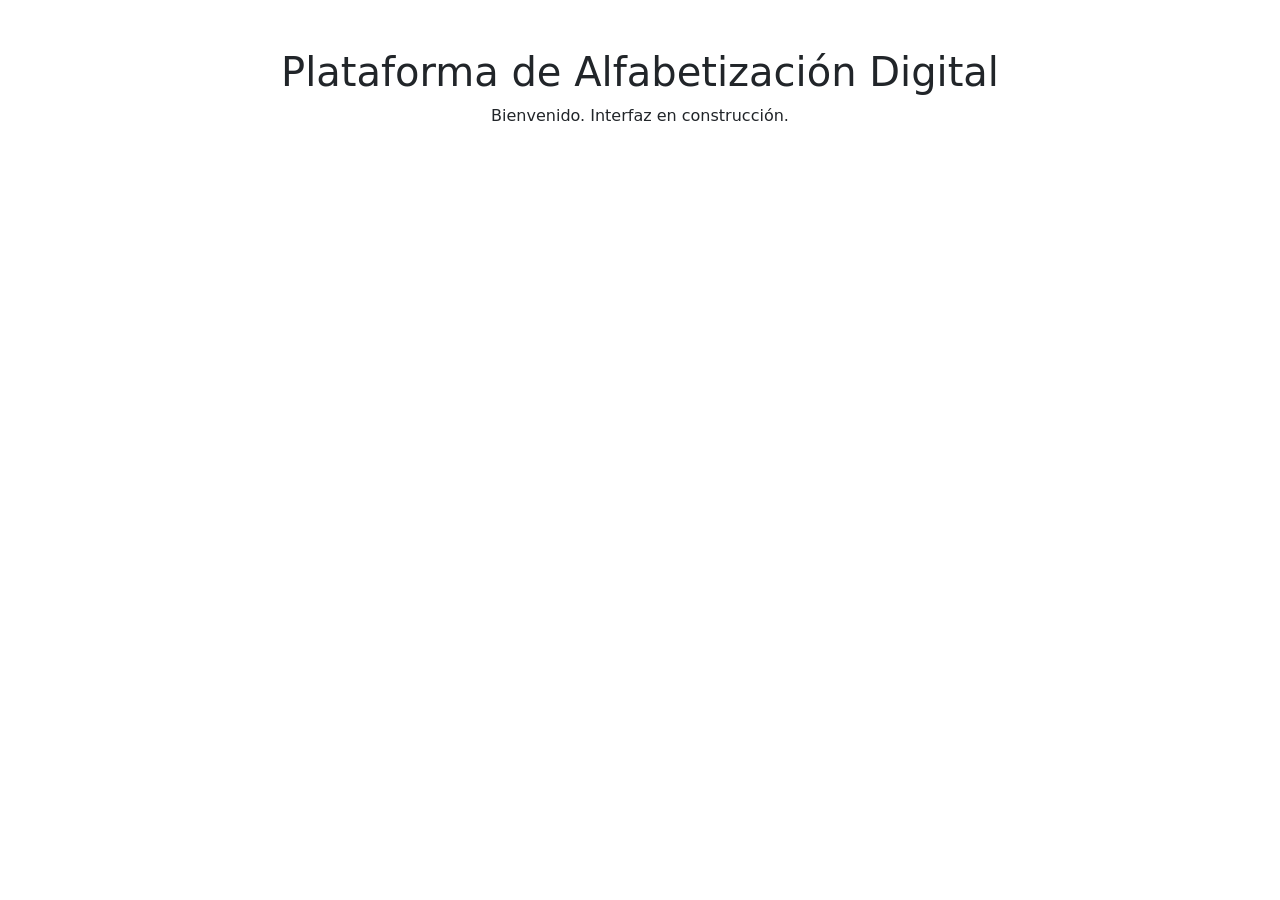
==== frontend/index.html @ 19f8599f "Creacion de carpetas vacias, backend, frontend, database con archivos removibles .gitkeep" ====
<!DOCTYPE html>
<html lang="es">
<head>
    <meta charset="UTF-8">
    <meta name="viewport" content="width=device-width, initial-scale=1.0">
    <title>Alfabetización Digital</title>
    <!-- CSS -->
    <link href="https://cdn.jsdelivr.net/npm/bootstrap@5.3.0/dist/css/bootstrap.min.css" rel="stylesheet">
</head>
<body>
    <div class="container mt-5 text-center">
        <h1>Plataforma de Alfabetización Digital</h1>
        <p>Bienvenido. Interfaz en construcción.</p>
    </div>
</body>
</html>
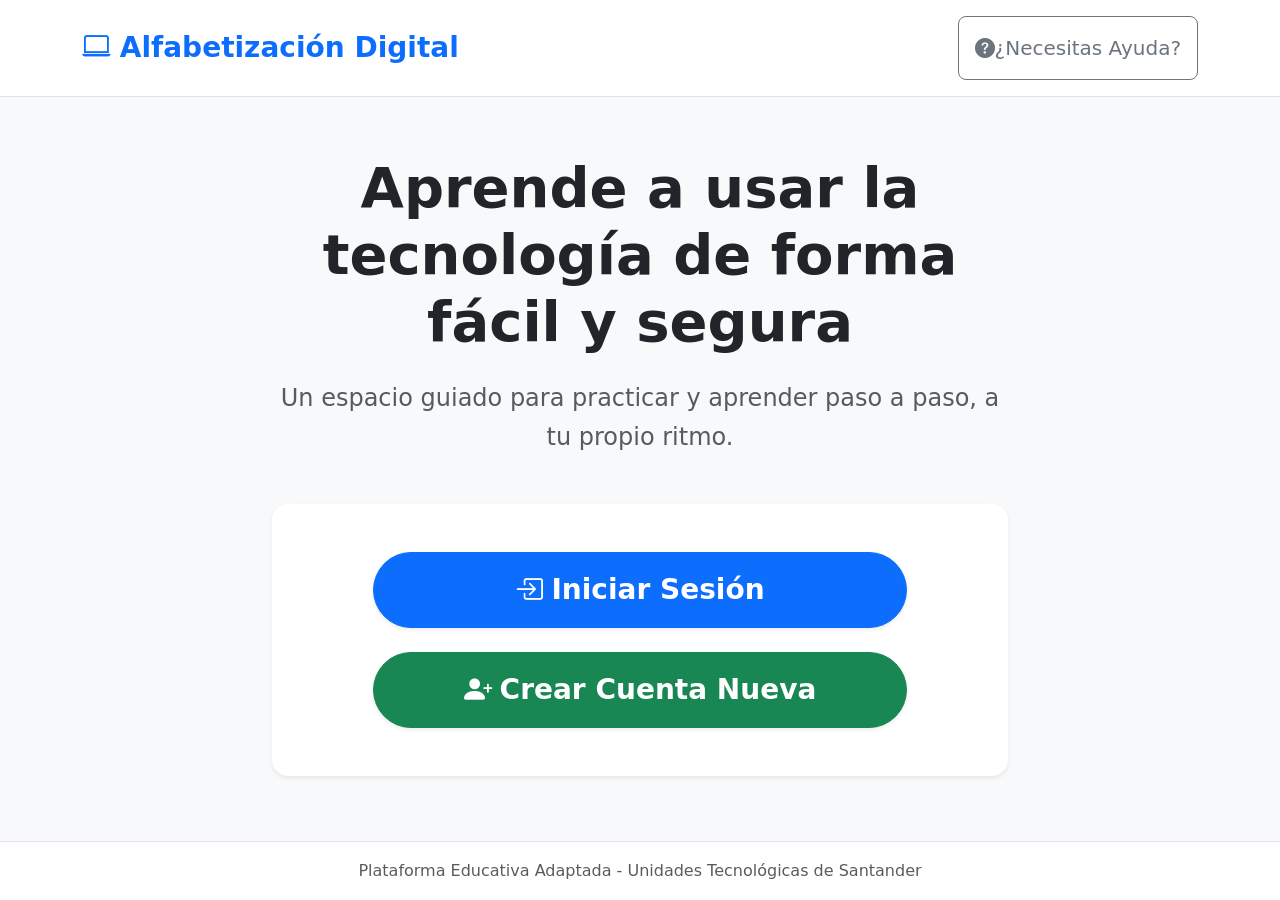
==== commit 860a2a10: "frontend: maquetacion accesible de index, login y registro" ====
--- a/frontend/index.html
+++ b/frontend/index.html
@@ -3,14 +3,71 @@
 <head>
     <meta charset="UTF-8">
     <meta name="viewport" content="width=device-width, initial-scale=1.0">
-    <title>Alfabetización Digital</title>
-    <!-- CSS -->
-    <link href="https://cdn.jsdelivr.net/npm/bootstrap@5.3.0/dist/css/bootstrap.min.css" rel="stylesheet">
+    <title>Inicio - Plataforma de Alfabetización Digital</title>
+    
+    <!-- Bootstrap 5 CSS -->
+    <link href="https://cdn.jsdelivr.net/npm/bootstrap@5.3.3/dist/css/bootstrap.min.css" rel="stylesheet">
+    <!-- Iconos de Bootstrap -->
+    <link href="https://cdn.jsdelivr.net/npm/bootstrap-icons@1.11.3/font/bootstrap-icons.min.css" rel="stylesheet">
+    <!-- Estilos personalizados -->
+    <link rel="stylesheet" href="css/styles.css">
 </head>
-<body>
-    <div class="container mt-5 text-center">
-        <h1>Plataforma de Alfabetización Digital</h1>
-        <p>Bienvenido. Interfaz en construcción.</p>
-    </div>
+<body class="bg-light d-flex flex-column min-vh-100">
+
+    <!-- Barra Superior Accesible -->
+    <header class="bg-white border-bottom py-3">
+        <div class="container d-flex justify-content-between align-items-center">
+            <span class="fw-bold text-primary fs-3">
+                <i class="bi bi-laptop"></i> Alfabetización Digital
+            </span>
+            <!-- Botón de soporte accesible -->
+            <a href="#ayuda" class="btn btn-outline-secondary btn-lg fs-5">
+                <i class="bi bi-question-circle-fill"></i> ¿Necesitas Ayuda?
+            </a>
+        </div>
+    </header>
+
+    <!-- Contenido Principal -->
+    <main class="container my-auto py-5">
+        <div class="row justify-content-center">
+            <div class="col-12 col-md-10 col-lg-8 text-center">
+                
+                <h1 class="display-4 fw-bold text-dark mb-4">
+                    Aprende a usar la tecnología de forma fácil y segura
+                </h1>
+                
+                <p class="fs-4 text-muted mb-5">
+                    Un espacio guiado para practicar y aprender paso a paso, a tu propio ritmo.
+                </p>
+
+                <!-- Tarjeta con Accesos Directos -->
+                <div class="card shadow-sm border-0 p-4 p-md-5 bg-white rounded-4">
+                    <div class="d-grid gap-4 col-12 col-md-10 mx-auto">
+                        
+                        <a href="login.html" class="btn btn-primary btn-lg py-3 fs-3 fw-semibold rounded-pill shadow-sm">
+                            <i class="bi bi-box-arrow-in-right me-2"></i> Iniciar Sesión
+                        </a>
+                        
+                        <a href="registro.html" class="btn btn-success btn-lg py-3 fs-3 fw-semibold rounded-pill shadow-sm">
+                            <i class="bi bi-person-plus-fill me-2"></i> Crear Cuenta Nueva
+                        </a>
+
+                    </div>
+                </div>
+
+            </div>
+        </div>
+    </main>
+
+    <!-- Pie de página -->
+    <footer class="bg-white border-top py-3 text-center text-muted fs-6 mt-auto">
+        <div class="container">
+            <p class="mb-0">Plataforma Educativa Adaptada - Unidades Tecnológicas de Santander</p>
+        </div>
+    </footer>
+
+    <!-- Bootstrap 5 JS -->
+    <script src="https://cdn.jsdelivr.net/npm/bootstrap@5.3.3/dist/js/bootstrap.bundle.min.js"></script>
+    <script src="js/main.js"></script>
 </body>
 </html>
--- a/frontend/css/styles.css
+++ b/frontend/css/styles.css
@@ -0,0 +1,20 @@
+/* Variables y ajustes generales de accesibilidad */
+body {
+    font-size: 1.15rem;
+    line-height: 1.6;
+    color: #212529;
+}
+
+/* Enfoque accesible en botones y enlaces */
+a:focus, button:focus, .btn:focus {
+    outline: 3px solid #ffbf47 !important;
+    outline-offset: 2px;
+}
+
+/* Botones principales de gran tamaño */
+.btn-lg {
+    min-height: 64px;
+    display: inline-flex;
+    align-items: center;
+    justify-content: center;
+}
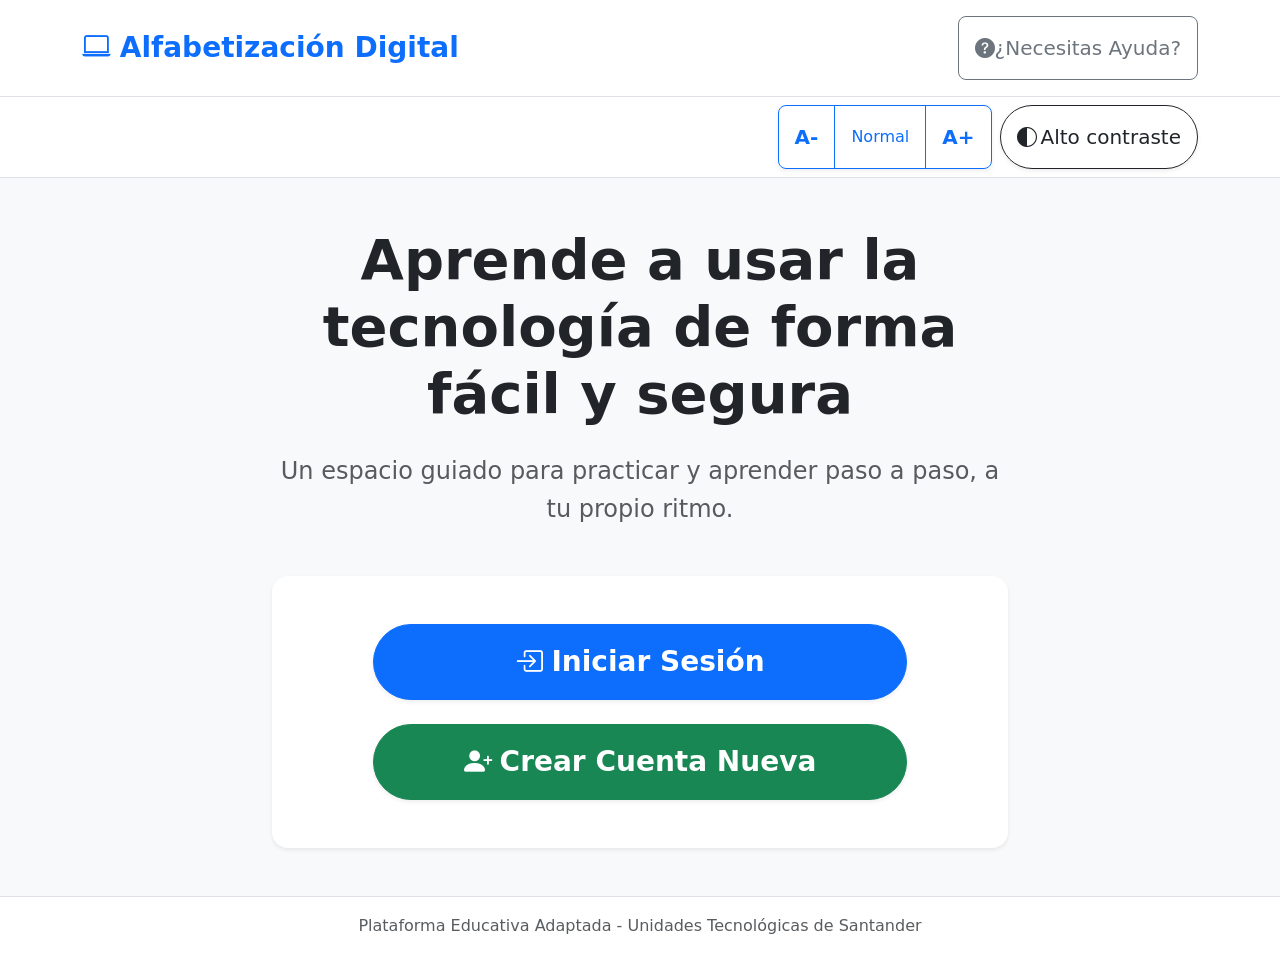
==== commit 311b7bb2: "feat: carga la accesibilidad unificada en las 7 páginas y evita desbordes en móvil" ====
--- a/frontend/index.html
+++ b/frontend/index.html
@@ -4,50 +4,44 @@
     <meta charset="UTF-8">
     <meta name="viewport" content="width=device-width, initial-scale=1.0">
     <title>Inicio - Plataforma de Alfabetización Digital</title>
-    
-    <!-- Bootstrap 5 CSS -->
+
     <link href="https://cdn.jsdelivr.net/npm/bootstrap@5.3.3/dist/css/bootstrap.min.css" rel="stylesheet">
-    <!-- Iconos de Bootstrap -->
     <link href="https://cdn.jsdelivr.net/npm/bootstrap-icons@1.11.3/font/bootstrap-icons.min.css" rel="stylesheet">
-    <!-- Estilos personalizados -->
     <link rel="stylesheet" href="css/styles.css">
+    <script src="js/accesibilidad.js"></script>
 </head>
 <body class="bg-light d-flex flex-column min-vh-100">
 
-    <!-- Barra Superior Accesible -->
     <header class="bg-white border-bottom py-3">
-        <div class="container d-flex justify-content-between align-items-center">
+        <div class="container d-flex flex-wrap justify-content-between align-items-center gap-2">
             <span class="fw-bold text-primary fs-3">
                 <i class="bi bi-laptop"></i> Alfabetización Digital
             </span>
-            <!-- Botón de soporte accesible -->
             <a href="#ayuda" class="btn btn-outline-secondary btn-lg fs-5">
                 <i class="bi bi-question-circle-fill"></i> ¿Necesitas Ayuda?
             </a>
         </div>
     </header>
 
-    <!-- Contenido Principal -->
     <main class="container my-auto py-5">
         <div class="row justify-content-center">
             <div class="col-12 col-md-10 col-lg-8 text-center">
-                
+
                 <h1 class="display-4 fw-bold text-dark mb-4">
                     Aprende a usar la tecnología de forma fácil y segura
                 </h1>
-                
+
                 <p class="fs-4 text-muted mb-5">
                     Un espacio guiado para practicar y aprender paso a paso, a tu propio ritmo.
                 </p>
 
-                <!-- Tarjeta con Accesos Directos -->
                 <div class="card shadow-sm border-0 p-4 p-md-5 bg-white rounded-4">
                     <div class="d-grid gap-4 col-12 col-md-10 mx-auto">
-                        
+
                         <a href="login.html" class="btn btn-primary btn-lg py-3 fs-3 fw-semibold rounded-pill shadow-sm">
                             <i class="bi bi-box-arrow-in-right me-2"></i> Iniciar Sesión
                         </a>
-                        
+
                         <a href="registro.html" class="btn btn-success btn-lg py-3 fs-3 fw-semibold rounded-pill shadow-sm">
                             <i class="bi bi-person-plus-fill me-2"></i> Crear Cuenta Nueva
                         </a>
@@ -59,14 +53,12 @@
         </div>
     </main>
 
-    <!-- Pie de página -->
     <footer class="bg-white border-top py-3 text-center text-muted fs-6 mt-auto">
         <div class="container">
             <p class="mb-0">Plataforma Educativa Adaptada - Unidades Tecnológicas de Santander</p>
         </div>
     </footer>
 
-    <!-- Bootstrap 5 JS -->
     <script src="https://cdn.jsdelivr.net/npm/bootstrap@5.3.3/dist/js/bootstrap.bundle.min.js"></script>
     <script src="js/main.js"></script>
 </body>
--- a/frontend/css/styles.css
+++ b/frontend/css/styles.css
@@ -1,20 +1,231 @@
-/* Variables y ajustes generales de accesibilidad */
 body {
     font-size: 1.15rem;
     line-height: 1.6;
     color: #212529;
 }
 
-/* Enfoque accesible en botones y enlaces */
 a:focus, button:focus, .btn:focus {
     outline: 3px solid #ffbf47 !important;
     outline-offset: 2px;
 }
 
-/* Botones principales de gran tamaño */
 .btn-lg {
     min-height: 64px;
     display: inline-flex;
     align-items: center;
     justify-content: center;
-}+}
+
+.badge {
+    white-space: normal;
+    text-align: left;
+}
+
+.opcion-btn {
+    flex-wrap: wrap;
+}
+.opcion-btn:disabled {
+    opacity: 1;
+}
+.opcion-btn .marca-opcion {
+    width: 100%;
+}
+
+@media print {
+    .no-print {
+        display: none !important;
+    }
+}
+
+@media screen {
+    html.fuente-sm { font-size: 87.5%; }
+    html.fuente-md { font-size: 100%; }
+    html.fuente-lg { font-size: 114%; }
+    html.fuente-xl { font-size: 130%; }
+
+    html.alto-contraste body {
+        background-color: #000000 !important;
+        color: #ffffff !important;
+    }
+
+    html.alto-contraste .card,
+    html.alto-contraste header,
+    html.alto-contraste footer,
+    html.alto-contraste .bg-white,
+    html.alto-contraste .bg-light {
+        background-color: #121212 !important;
+        color: #ffffff !important;
+        border: 2px solid #ffff00 !important;
+    }
+
+    html.alto-contraste h1,
+    html.alto-contraste h2,
+    html.alto-contraste h3,
+    html.alto-contraste h4,
+    html.alto-contraste p,
+    html.alto-contraste span,
+    html.alto-contraste label,
+    html.alto-contraste li,
+    html.alto-contraste small,
+    html.alto-contraste .text-dark,
+    html.alto-contraste .text-secondary,
+    html.alto-contraste .text-muted,
+    html.alto-contraste .text-white {
+        color: #ffffff !important;
+    }
+
+    html.alto-contraste .text-primary,
+    html.alto-contraste .text-warning {
+        color: #ffff00 !important;
+    }
+
+    html.alto-contraste .text-success {
+        color: #00ff66 !important;
+    }
+
+    html.alto-contraste .text-danger {
+        color: #ff8a8a !important;
+    }
+
+    html.alto-contraste .bg-warning,
+    html.alto-contraste .bg-info {
+        color: #000000 !important;
+    }
+
+    html.alto-contraste a:not(.btn) {
+        color: #ffff00 !important;
+        text-decoration: underline !important;
+    }
+
+    html.alto-contraste .btn-primary,
+    html.alto-contraste .btn-outline-primary {
+        background-color: #ffff00 !important;
+        color: #000000 !important;
+        font-weight: 800 !important;
+        border: 3px solid #ffffff !important;
+    }
+
+    html.alto-contraste .btn-success {
+        background-color: #00ff66 !important;
+        color: #000000 !important;
+        font-weight: 800 !important;
+        border: 3px solid #ffffff !important;
+    }
+
+    html.alto-contraste .btn-danger {
+        background-color: #ff8a8a !important;
+        color: #000000 !important;
+        font-weight: 800 !important;
+        border: 3px solid #ffffff !important;
+    }
+
+    html.alto-contraste .btn-warning {
+        background-color: #ffffff !important;
+        color: #000000 !important;
+        font-weight: 800 !important;
+        border: 3px solid #ffff00 !important;
+    }
+
+    html.alto-contraste .btn-secondary,
+    html.alto-contraste .btn-outline-secondary,
+    html.alto-contraste .btn-outline-dark {
+        background-color: #000000 !important;
+        color: #ffffff !important;
+        font-weight: 700 !important;
+        border: 3px solid #ffffff !important;
+    }
+
+    html.alto-contraste .btn-outline-success {
+        background-color: #000000 !important;
+        color: #00ff66 !important;
+        border: 3px solid #00ff66 !important;
+    }
+
+    html.alto-contraste .btn-outline-danger {
+        background-color: #000000 !important;
+        color: #ff8a8a !important;
+        border: 3px solid #ff8a8a !important;
+    }
+
+    html.alto-contraste .badge {
+        background-color: #ffff00 !important;
+        color: #000000 !important;
+        border: 2px solid #ffffff !important;
+    }
+
+    html.alto-contraste .alert,
+    html.alto-contraste [class*="-subtle"] {
+        background-color: #000000 !important;
+        color: #ffffff !important;
+        border: 3px solid #ffff00 !important;
+    }
+
+    html.alto-contraste [class*="-emphasis"] {
+        color: #ffffff !important;
+    }
+
+    html.alto-contraste .form-control,
+    html.alto-contraste .form-select {
+        background-color: #000000 !important;
+        color: #ffffff !important;
+        border: 2px solid #ffffff !important;
+    }
+
+    html.alto-contraste .form-control:focus,
+    html.alto-contraste .form-select:focus {
+        border-color: #ffff00 !important;
+    }
+
+    html.alto-contraste .form-control::placeholder {
+        color: #d0d0d0 !important;
+    }
+
+    html.alto-contraste .is-invalid {
+        border-color: #ff8a8a !important;
+    }
+
+    html.alto-contraste .progress {
+        background-color: #333333 !important;
+        border: 2px solid #ffffff !important;
+    }
+
+    html.alto-contraste .progress-bar {
+        background-color: #ffff00 !important;
+        color: #000000 !important;
+    }
+
+    html.alto-contraste .diploma-container {
+        color: #212529 !important;
+    }
+
+    html.alto-contraste .diploma-container h1,
+    html.alto-contraste .diploma-container h2,
+    html.alto-contraste .diploma-container p,
+    html.alto-contraste .diploma-container span,
+    html.alto-contraste .diploma-container .text-dark {
+        color: #212529 !important;
+    }
+
+    html.alto-contraste .diploma-container .text-primary {
+        color: #0d6efd !important;
+    }
+
+    html.alto-contraste .diploma-container .text-secondary,
+    html.alto-contraste .diploma-container .text-muted {
+        color: #6c757d !important;
+    }
+
+    html.alto-contraste .diploma-container .text-white {
+        color: #ffffff !important;
+    }
+
+    html.alto-contraste .diploma-container .text-warning {
+        color: #ffc107 !important;
+    }
+
+    html.alto-contraste .diploma-container .badge {
+        background-color: #cfe2ff !important;
+        color: #0d6efd !important;
+        border: 1px solid #0d6efd !important;
+    }
+}
